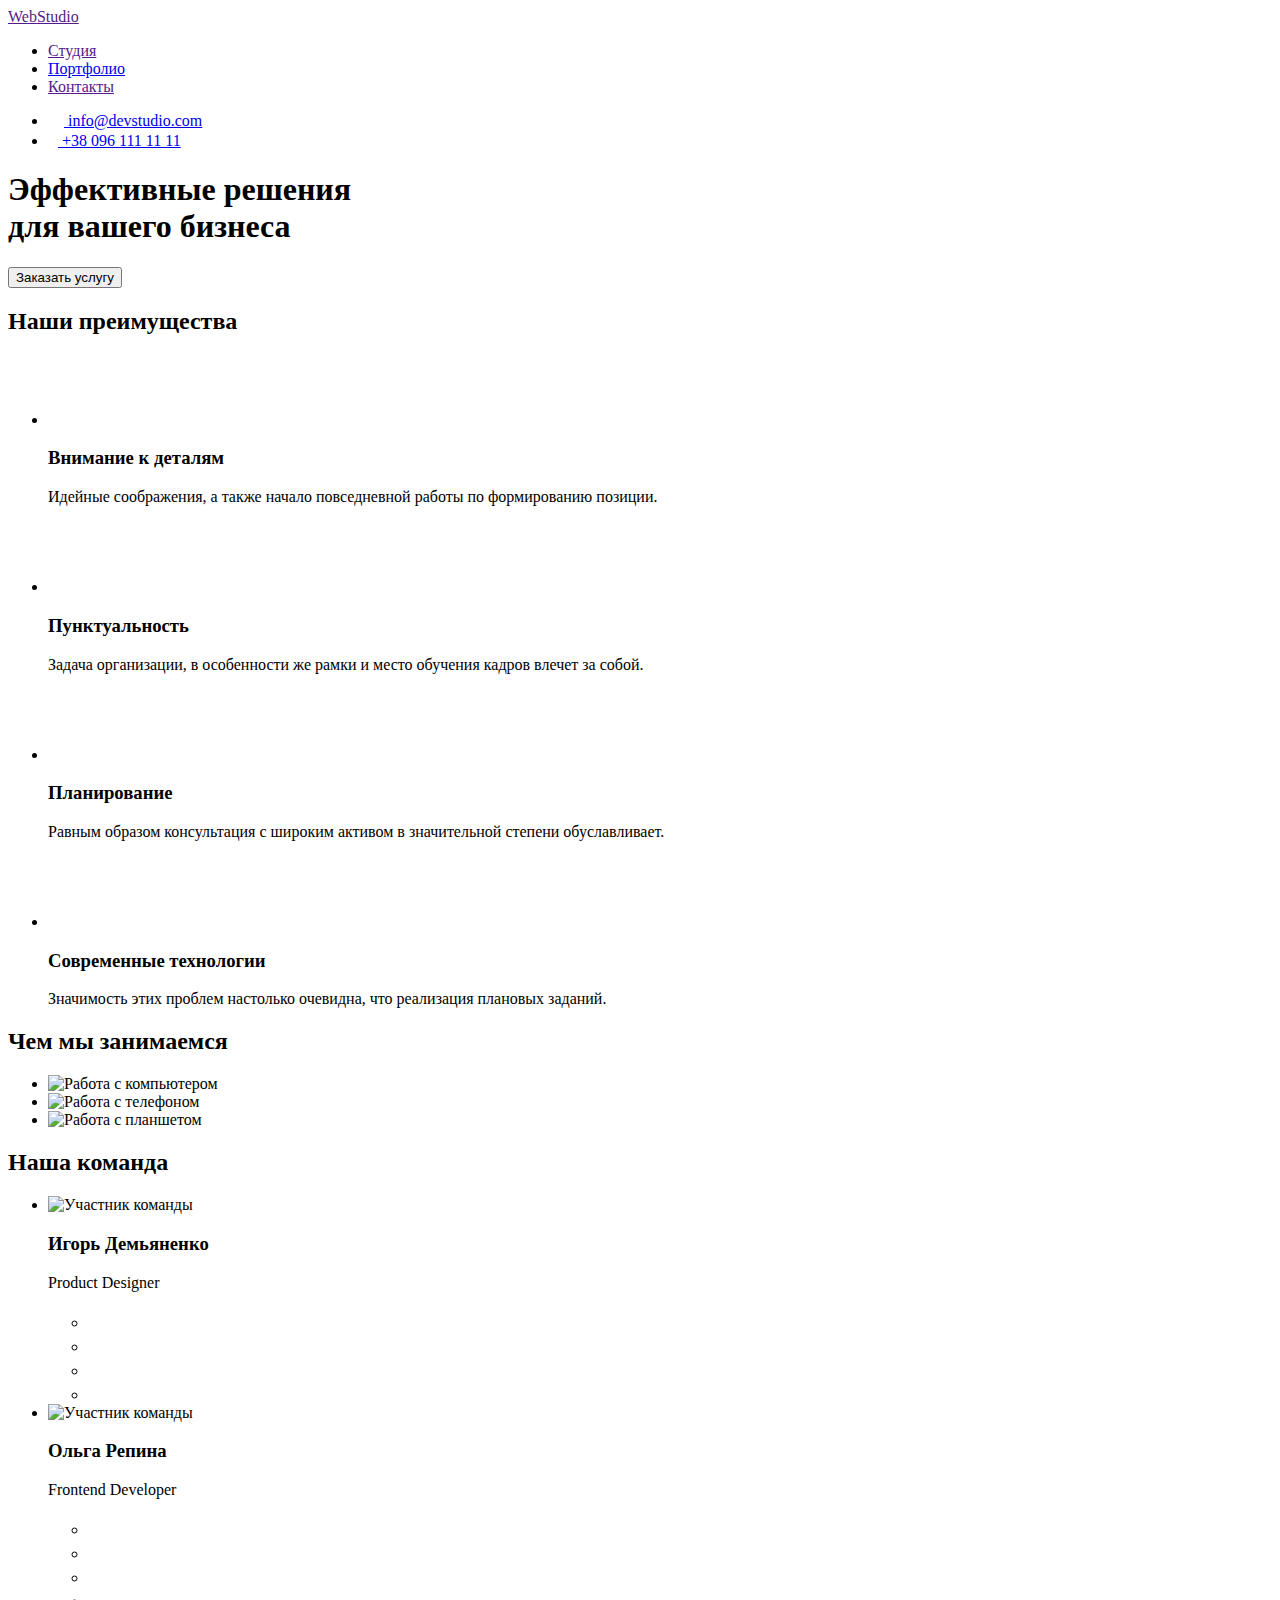
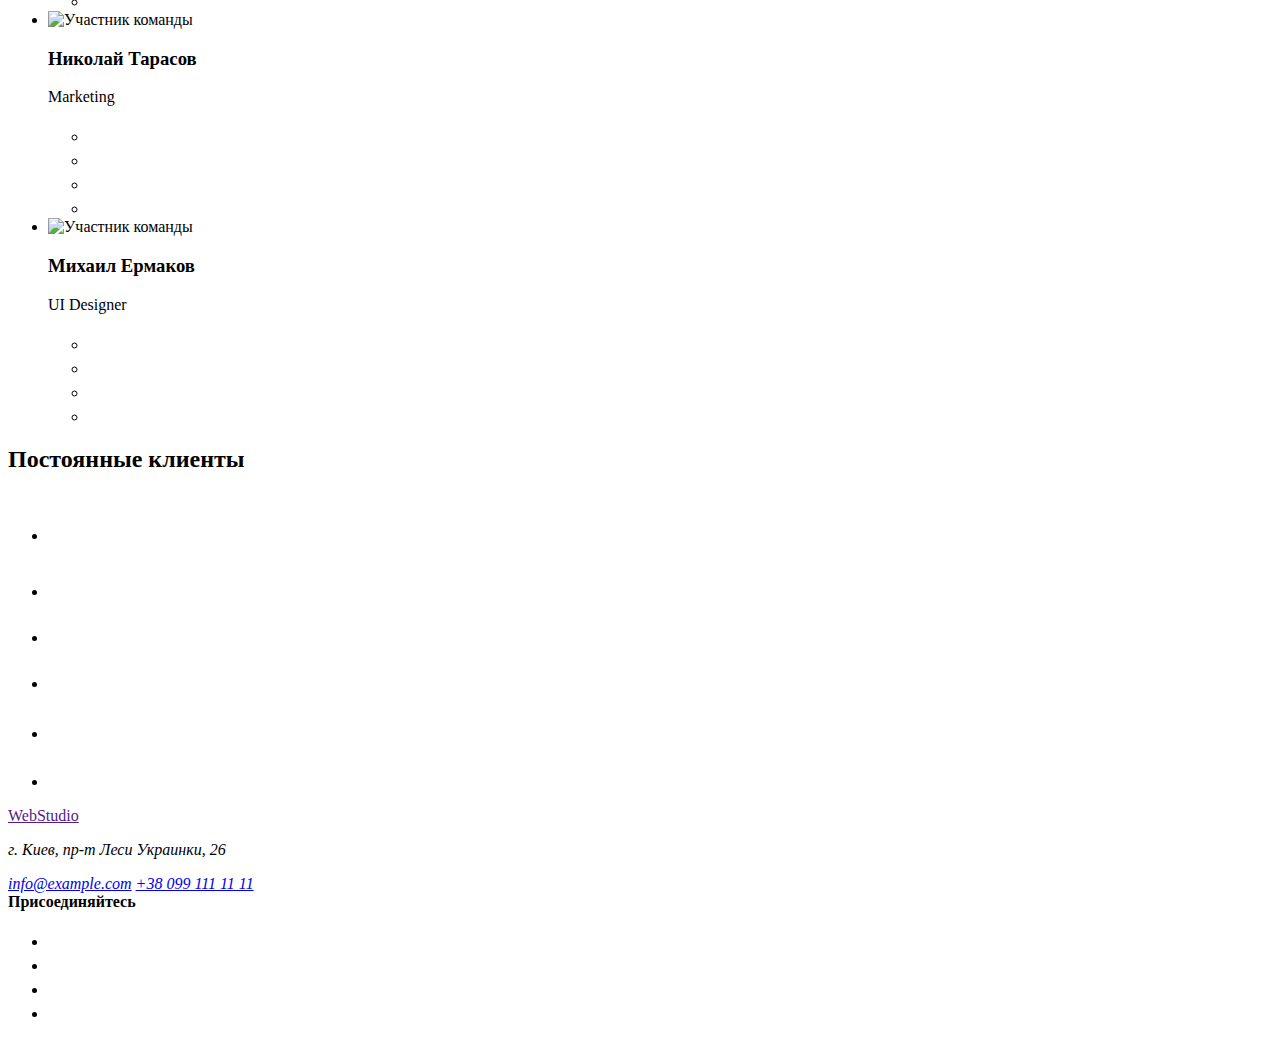
==== index.html @ 1a38130d "Add files via upload" ====
<!DOCTYPE html>
<html lang="ru">
<head>
    <meta charset="UTF-8">
    <meta http-equiv="X-UA-Compatible" content="IE=edge">
    <meta name="viewport" content="width=device-width, initial-scale=1.0">
    <title>Веб Студия</title>
    <link rel="preconnect" href="https://fonts.gstatic.com">
    <link href="https://fonts.googleapis.com/css2?family=Raleway:wght@700&family=Roboto:wght@400;500;700;900&display=swap" 
    rel="stylesheet">
    <link rel="stylesheet" href="https://cdnjs.cloudflare.com/ajax/libs/modern-normalize/1.0.0/modern-normalize.min.css" 
    integrity="sha512-ISS7cAi1PEhQ8jnbJpJZMd29NlhNj4AWYyLOSp2CE/CsHxTCu+r+t0D2yoJudVrd0/8fTVPUVDzY5Tvli75u/g=="
    crossorigin="anonymous"/>
    <link rel="stylesheet" href="./css/styles.css">
</head>
<body>
    <header class="header">
        <div class="container">
        <nav class="navigation"> 
            <a class="header-logo link" href="" lang="en">Web<span class="header-logo-part">Studio</span></a> 
            <ul class="navigation-list list">
                <li class="navigation-list-item">
                    <a class="navigation-link link active" href="">Студия</a>
                </li>
                <li class="navigation-list-item">
                    <a class="navigation-link link" href="./portfolio.html">Портфолио</a>
                </li>
                <li class="navigation-list-item">
                    <a class="navigation-link link" href="">Контакты</a>
                </li>
            </ul>
        </nav>
        <div class="contacts">
         <ul class="contacts list">
            <li class="contacts-item">
                 <a class="header-link link" href="mailto:info@devstudio.com" lang="en">
                        <svg class="contacts-icon" width="16" height="12">
                        <use href="./images/icons.svg#icon-envelope"></use>
                    </svg>
                    info@devstudio.com</a>
            </li>
            <li class="contacts-item"> 
                <a class="header-link link" href="tel:+380961111111">
                    <svg class="contacts-icon" width="10" height="16">
                        <use href="./images/icons.svg#icon-smartphone"></use>
                    </svg>
                    +38 096 111 11 11</a>
            </li>
         </ul>
         </div>
         </div>
          </header>
          <main>
        <!-- HERO -->
        <section class="hero">
            <div class="container">
            <h1 class="hero-title">Эффективные решения <br>для вашего бизнеса</h1>
            <button class="modal-btn" type="button">Заказать услугу</button>
            </div>
        </section>
        <!-- ABOUT US -->
        <section class="about section">
            <div class="container">
            <h2 class="visually-hidden">Наши преимущества</h2>
            <ul class="advantages-list list">
                <li class="advantages-list-item">
                    <div class="thumb">
                        <svg class="advantages-icon" width="70" height="70">
                            <use href="./images/icons.svg#icon-antenna"></use>
                        </svg>
                    </div>
                    <h3 class="advantages-title">Внимание к деталям</h3>
                    <p class="advantages-description">Идейные соображения, а также начало повседневной работы по формированию позиции.</p>
                </li>
                <li class="advantages-list-item">
                    <div class="thumb">
                        <svg class="advantages-icon" width="70" height="70">
                            <use href="./images/icons.svg#icon-clock"></use>
                        </svg>
                    </div>
                    <h3 class="advantages-title">Пунктуальность</h3>
                    <p class="advantages-description">Задача организации, в особенности же рамки и место обучения кадров влечет за собой.</p>
                </li>
                <li class="advantages-list-item">
                    <div class="thumb">
                        <svg class="advantages-icon" width="70" height="70">
                            <use href="./images/icons.svg#icon-diagram"></use>
                        </svg>
                    </div>
                    <h3 class="advantages-title">Планирование</h3>
                    <p class="advantages-description">Равным образом консультация с широким активом в значительной степени обуславливает.</p>
                </li>
                <li class="advantages-list-item">
                    <div class="thumb">
                        <svg class="advantages-icon" width="70" height="70">
                            <use href="./images/icons.svg#icon-astronaut"></use>
                        </svg>
                    </div>
                    <h3 class="advantages-title">Современные технологии</h3>
                    <p class="advantages-description">Значимость этих проблем настолько очевидна, что реализация плановых заданий.</p>
                </li>
            </ul>
            </div>
        </section>
        <!-- OUR SERVICES -->
        <section class="services">
            <div class="container">
            <h2 class="services-subtitle">Чем мы занимаемся</h2>
            <ul class="services-list list">
                <li class="services-list-item">
                    <img class="services-list-img" src="./images/box-1.jpg" alt="Работа с компьютером" width="370" height="294">
                </li>
                <li class="services-list-item">
                    <img class="services-list-img" src="./images/box-2.jpg" alt="Работа с телефоном" width="370" height="294">
                </li>
                <li class="services-list-item">
                    <img class="services-list-img" src="./images/box-3.jpg" alt="Работа с планшетом" width="370" height="294">
                </li>
            </ul>
            </div>
        </section>
        <!-- TEAM  -->
        <section class="team section">
            <div class="container">
            <h2 class="team-subtitle">Наша команда</h2>
            <ul class="team-list list">
                <li class="team-list-item">
                    <img class="team-list-img" src="./images/team-1.jpg" alt="Участник команды" width="270" height="260">
                    <div class="team-list-content-wrapper">
                    <h3 class="team-title">Игорь Демьяненко</h3>
                    <p class="team-description" lang="en">Product Designer</p>
                    <ul class="social-list">
                            <li class="social-item">
                                <a class="social-list-link" href="">
                                <svg class="social-icon" width="20" height="20">
                                    <use href="./images/icons.svg#icon-instagram"></use> 
                                </svg>
                            </a>
                            </li>
                            <li class="social-item">
                                <a class="social-list-link" href="">
                                    <svg class="social-icon" width="20" height="20">
                                        <use href="./images/icons.svg#icon-twitter"></use>
                                    </svg>
                                </a>
                            </li>
                            <li class="social-item">
                                <a class="social-list-link" href="">
                                    <svg class="social-icon" width="20" height="20">
                                        <use href="./images/icons.svg#icon-facebook"></use>
                                    </svg>
                                </a>
                            </li>
                            <li class="social-item">
                                <a class="social-list-link" href="">
                                    <svg class="social-icon" width="20" height="20">
                                        <use href="./images/icons.svg#icon-linkedin"></use>
                                    </svg>
                                </a>
                            </li>
                        </ul>
                    </div>
                </li>
                <li class="team-list-item">
                    <img class="team-list-img" src="./images/team-2.jpg" alt="Участник команды" width="270" height="260">
                    <div class="team-list-content-wrapper">
                    <h3 class="team-title">Ольга Репина</h3>
                    <p class="team-description" lang="en">Frontend Developer</p>
                    <ul class="social-list">
                        <li class="social-item">
                            <a class="social-list-link" href="">
                                <svg class="social-icon" width="20" height="20">
                                    <use href="./images/icons.svg#icon-instagram"></use>
                                </svg>
                            </a>
                        </li>
                        <li class="social-item">
                             <a class="social-list-link" href="">
                                <svg class="social-icon" width="20" height="20">
                                    <use href="./images/icons.svg#icon-twitter"></use>
                                </svg>
                            </a>
                         </li>
                        <li class="social-item">
                            <a class="social-list-link" href="">
                                 <svg class="social-icon" width="20" height="20">
                                     <use href="./images/icons.svg#icon-facebook"></use>
                                 </svg>
                            </a>
                        </li>
                        <li class="social-item">
                            <a class="social-list-link" href="">
                                <svg class="social-icon" width="20" height="20">
                                    <use href="./images/icons.svg#icon-linkedin"></use>
                                </svg>
                            </a>
                        </li>
                    </ul>
                    </div>
                </li>
                <li class="team-list-item">
                    <img class="team-list-img" src="./images/team-3.jpg" alt="Участник команды" width="270" height="260">
                    <div class="team-list-content-wrapper">
                    <h3 class="team-title">Николай Тарасов</h3>
                    <p class="team-description" lang="en">Marketing</p>
                    <ul class="social-list">
                        <li class="social-item">
                            <a class="social-list-link" href="">
                                <svg class="social-icon" width="20" height="20">
                                    <use href="./images/icons.svg#icon-instagram"></use>
                                </svg>
                            </a>
                        </li>
                        <li class="social-item">
                             <a class="social-list-link" href="">
                                <svg class="social-icon" width="20" height="20">
                                    <use href="./images/icons.svg#icon-twitter"></use>
                                </svg>
                            </a>
                         </li>
                        <li class="social-item">
                            <a class="social-list-link" href="">
                                 <svg class="social-icon" width="20" height="20">
                                     <use href="./images/icons.svg#icon-facebook"></use>
                                 </svg>
                            </a>
                        </li>
                        <li class="social-item">
                            <a class="social-list-link" href="">
                                <svg class="social-icon" width="20" height="20">
                                    <use href="./images/icons.svg#icon-linkedin"></use>
                                </svg>
                            </a>
                        </li>
                    </ul>
                    </div>
                </li>
                <li class="team-list-item">
                    <img class="team-list-img" src="./images/team-4.jpg" alt="Участник команды" width="270" height="260">
                    <div class="team-list-content-wrapper">
                    <h3 class="team-title">Михаил Ермаков</h3>
                    <p class="team-description" lang="en">UI Designer</p>
                    <ul class="social-list">
                        <li class="social-item">
                            <a class="social-list-link" href="">
                                <svg class="social-icon" width="20" height="20">
                                    <use href="./images/icons.svg#icon-instagram"></use>
                                </svg>
                            </a>
                        </li>
                        <li class="social-item">
                            <a class="social-list-link" href="">
                                <svg class="social-icon" width="20" height="20">
                                    <use href="./images/icons.svg#icon-twitter"></use>
                                </svg>
                            </a>
                        </li>
                        <li class="social-item">
                            <a class="social-list-link" href="">
                                <svg class="social-icon" width="20" height="20">
                                    <use href="./images/icons.svg#icon-facebook"></use>
                                </svg>
                            </a>
                        </li>
                        <li class="social-item">
                            <a class="social-list-link" href="">
                                <svg class="social-icon" width="20" height="20">
                                    <use href="./images/icons.svg#icon-linkedin"></use>
                                </svg>
                            </a>
                        </li>
                    </ul>
                    </div>
                </li>
            </ul>
            </div>
        </section>
        <!-- CLIENTS  -->
        <section class="clients section">
            <div class="container">
                <h2 class="clients-subtitle">Постоянные клиенты</h2>
                <ul class="clients-list">
                    <li class="clients-list-item">
                        <a class="clients-list-link" href="">
                            <svg class="clients-icon" width="44" height="48">
                                <use href="./images/icons.svg#icon-logo-1"></use>
                            </svg>  
                        </a>
                    </li>
                    <li class="clients-list-item">
                        <a class="clients-list-link" href="">
                            <svg class="clients-icon" width="40" height="52">
                                <use href="./images/icons.svg#icon-logo-2"></use>
                            </svg>
                        </a>
                    </li>
                    <li class="clients-list-item">
                        <a class="clients-list-link" href="">
                            <svg class="clients-icon" width="40" height="42">
                                <use href="./images/icons.svg#icon-logo-3"></use>
                            </svg>
                        </a>
                    </li>
                    <li class="clients-list-item">
                        <a class="clients-list-link" href="">
                            <svg class="clients-icon" width="80" height="42">
                                <use href="./images/icons.svg#icon-logo-4"></use>
                            </svg>
                        </a>
                    </li>
                    <li class="clients-list-item">
                        <a class="clients-list-link" href="">
                            <svg class="clients-icon" width="58" height="46">
                                <use href="./images/icons.svg#icon-logo-5"></use>
                            </svg>
                        </a>
                    </li>
                    <li class="clients-list-item">
                        <a class="clients-list-link" href="">
                            <svg class="clients-icon" width="88" height="44">
                                <use href="./images/icons.svg#icon-logo-6"></use>
                            </svg>
                        </a>
                    </li>
                    </ul>
            </div>
        </section>
                </main>
    <footer class="footer">
        <div class="container">
            <div class="footer-list">
        <a class="footer-logo link" href="" lang="en">Web<span class="footer-logo-part">Studio</span></a>
        <address class="adress">
            <p class="adress-name">г. Киев, пр-т Леси Украинки, 26</p>
            <a class="footer-link list link" href="mailto:info@example.com">info@example.com</a>
            <a class="footer-link list link" href="tel:+380991111111">+38 099 111 11 11</a>
        </address>
            </div>
        <div class="section-footer-social-list">
            <b class="join-us">Присоединяйтесь</b>
            <ul class="footer-social-list">
                <li class="footer-social-list-item">
                    <a href="" class="footer-social-list-link">
                        <svg class="footer-social-list-icon" width="20" height="20">
                            <use href="./images/icons.svg#icon-instagram"></use>
                        </svg>
                    </a>
                </li>
                <li class="footer-social-list-item">
                    <a href="" class="footer-social-list-link">
                        <svg class="footer-social-list-icon" width="20" height="20">
                            <use href="./images/icons.svg#icon-twitter"></use>
                        </svg>
                    </a>
                </li>
                <li class="footer-social-list-item">
                    <a href="" class="footer-social-list-link">
                        <svg class="footer-social-list-icon" width="20" height="20">
                            <use href="./images/icons.svg#icon-facebook"></use>
                        </svg>
                    </a>
                </li>
                <li class="footer-social-list-item">
                    <a href="" class="footer-social-list-link">
                        <svg class="footer-social-list-icon" width="20" height="20">
                            <use href="./images/icons.svg#icon-linkedin"></use>
                        </svg>
                    </a>
                </li>
            </ul>
        </div>
        </div>
    </footer>
</body> 
</html>
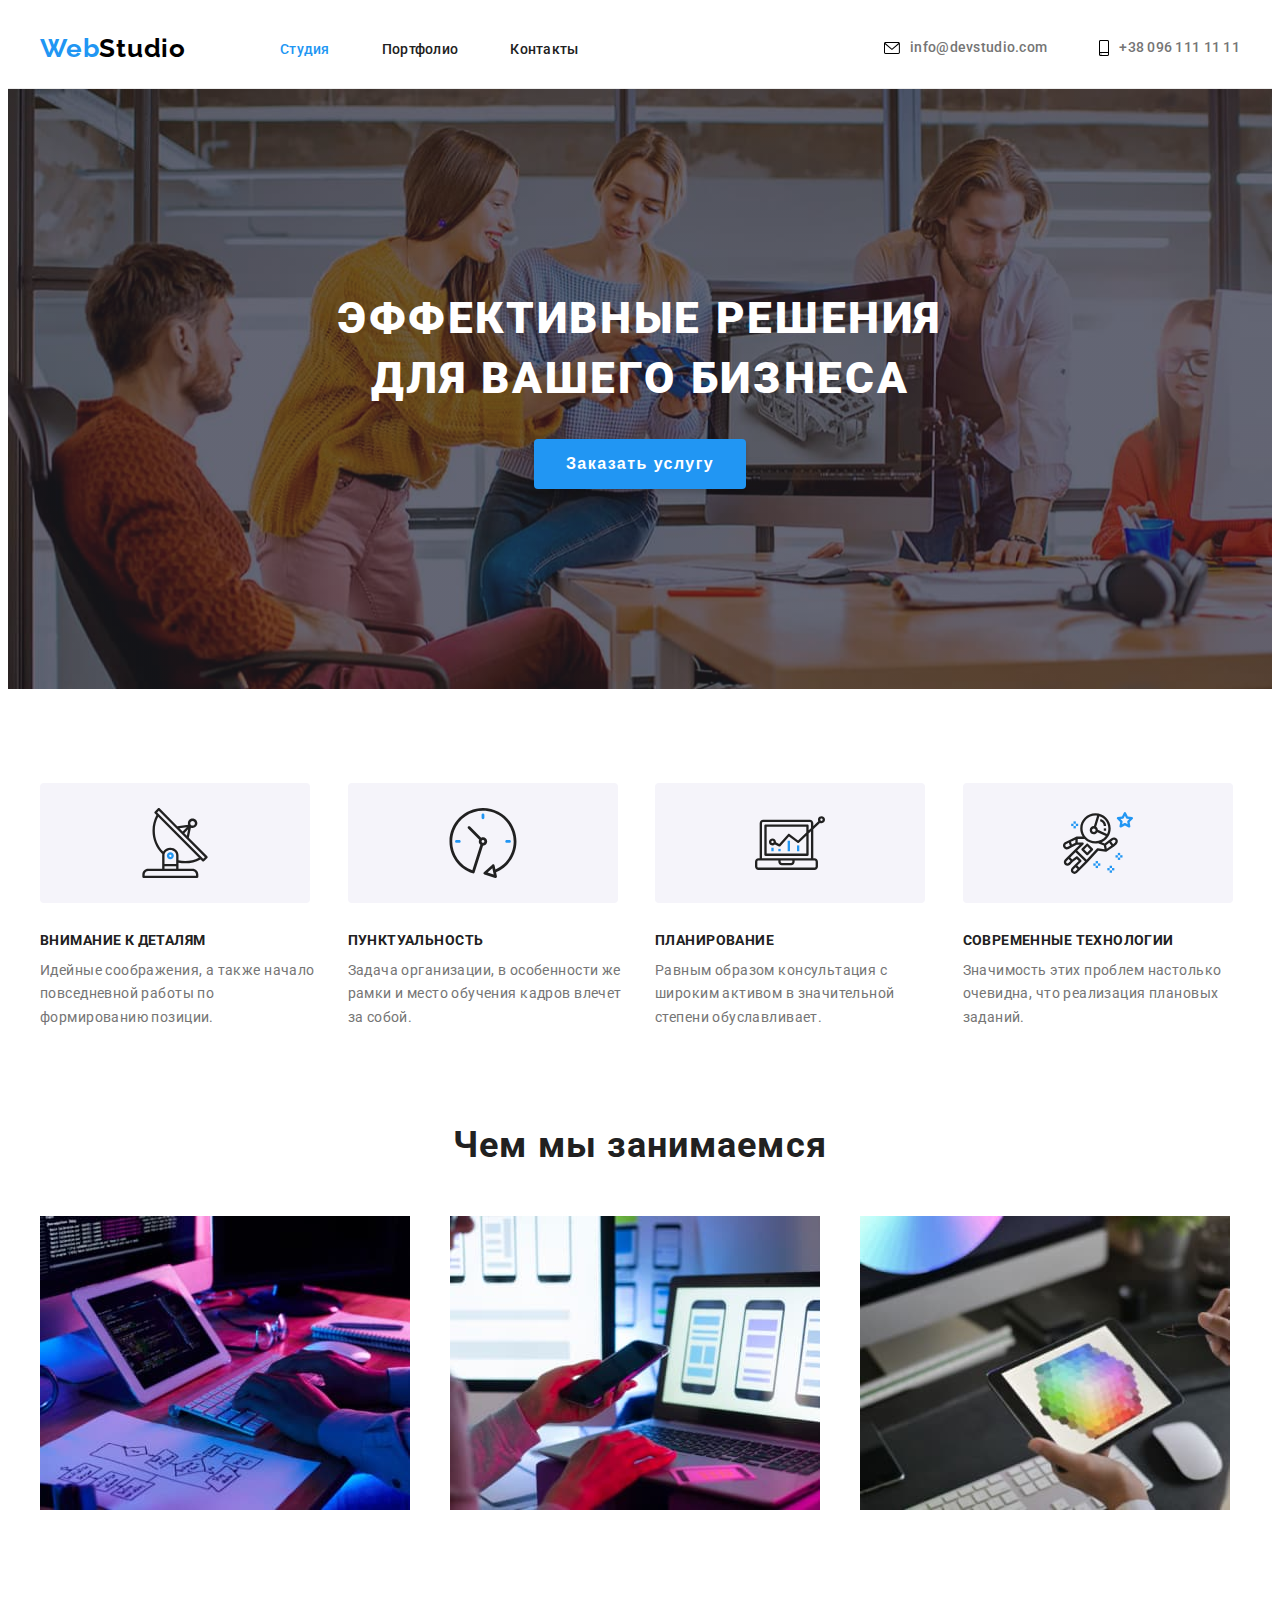
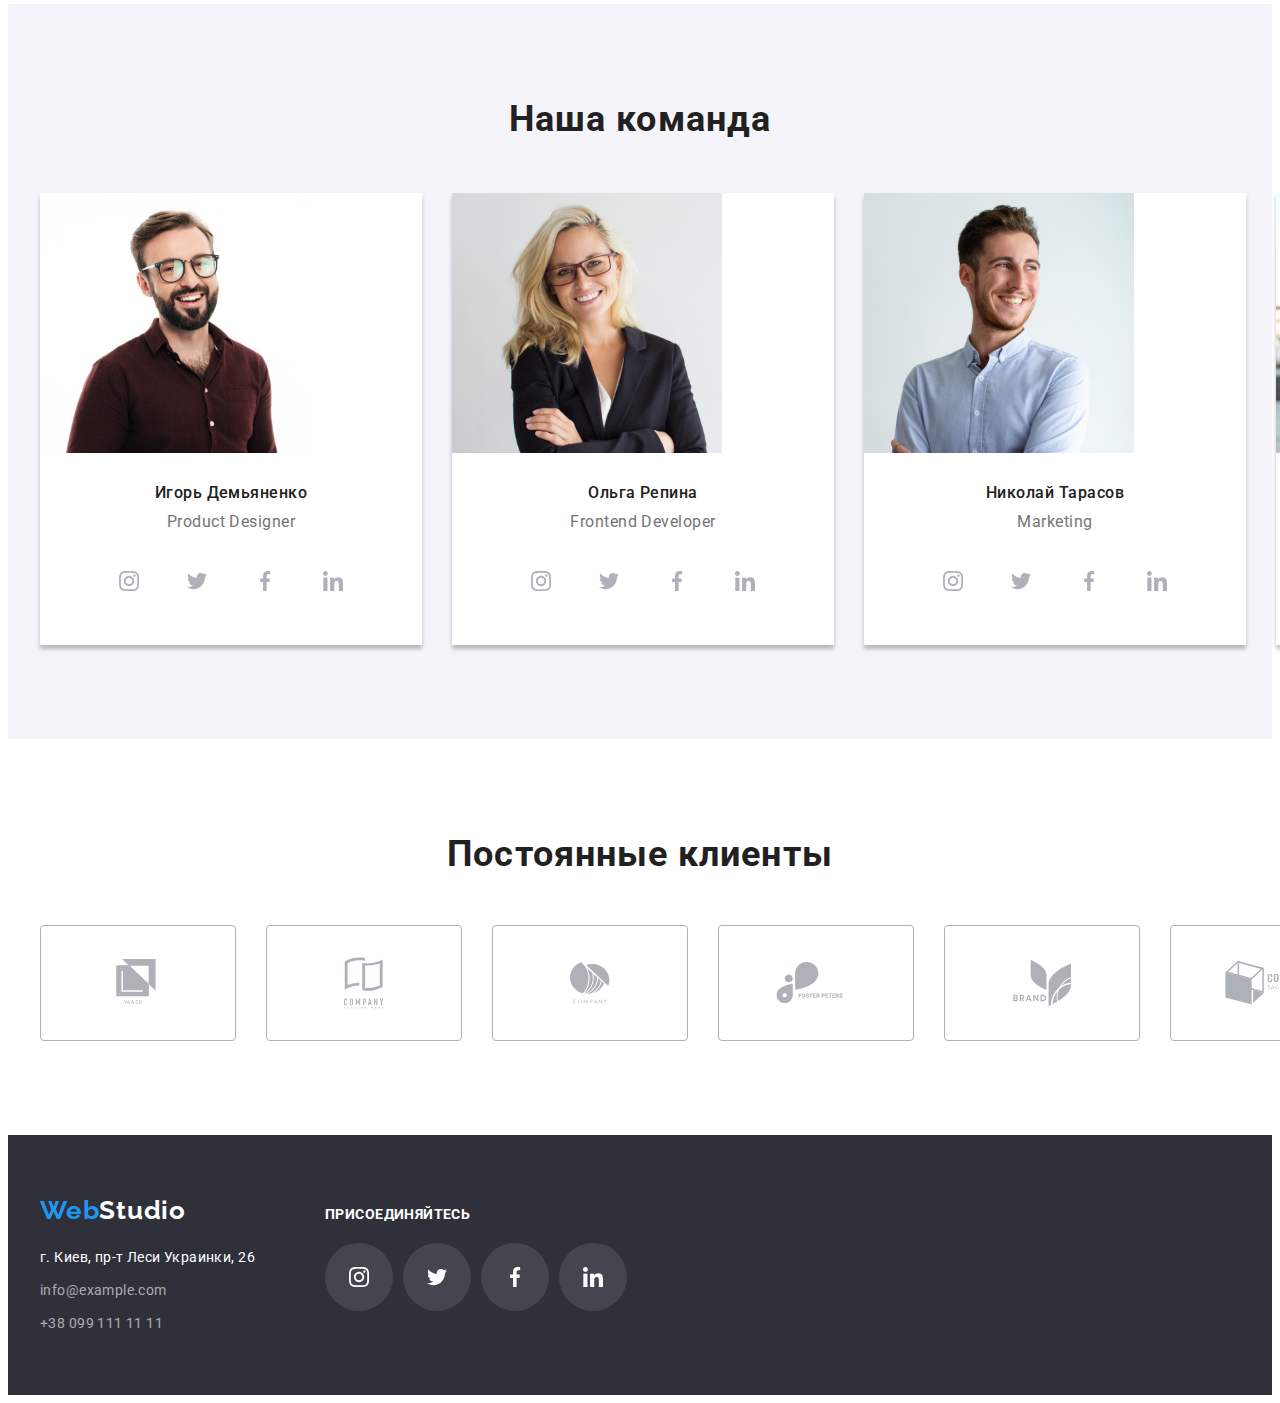
==== commit c8a4620e: "Добавляет оверлей и модальное окно" ====
--- a/index.html
+++ b/index.html
@@ -55,7 +55,7 @@
         <section class="hero">
             <div class="container">
             <h1 class="hero-title">Эффективные решения <br>для вашего бизнеса</h1>
-            <button class="modal-btn" type="button">Заказать услугу</button>
+            <button class="modal-btn" type="button" data-modal-open>Заказать услугу</button>
             </div>
         </section>
         <!-- ABOUT US -->
@@ -371,6 +371,16 @@
         </div>
         </div>
     </footer>
+    <div class="backdrop is-hidden" data-modal>
+        <div class="modal">
+            <button type="button" class="modal-close-btn" data-modal-close>
+                <svg class="footer-social-list-icon" width="18" height="18">
+                    <use href="./images/icons.svg#icon-close"></use>
+                </svg>
+            </button>
+        </div>
+    </div>
+    <script src="./js/modal.js"></script>
 </body> 
 </html>
 
--- a/css/styles.css
+++ b/css/styles.css
@@ -0,0 +1,537 @@
+:root {
+  --main-font: 'Roboto', sans-serif;
+  --secondary-font: 'Raleway', sans-serif;
+  --accent-color: #2196f3;
+  --main-text-color: #212121;
+  --secondary-text-color: #757575;
+  --third-text-color: #ffffff;
+  --main-background-color: #2f303a;
+  --section-background-color: #f5f4fa;
+  --logo-part-color: #000000;
+  --footer-link-color: rgba(255, 255, 255, 0.6);
+  --header-border-bottom: #ececec;
+  --projects-border-bottom: #eeeeee;
+  --icons-color: #afb1b8;
+}
+body {
+  font-family: var(--main-font);
+  color: var(--main-text-color);
+}
+h1,
+h2,
+h3,
+h4,
+h5,
+h6,
+p {
+  margin: 0;
+}
+ul,
+ol {
+  margin: 0;
+  padding: 0;
+}
+img {
+  display: block;
+  max-width: 100%;
+}
+ul {
+  list-style-type: none;
+}
+a {
+  text-decoration: none;
+}
+.link {
+  text-decoration: none;
+}
+.list {
+  list-style: none;
+}
+.adress {
+  font-style: normal;
+}
+.visually-hidden {
+  position: absolute !important;
+  clip: rect(1px 1px 1px 1px); /* IE6, IE7 */
+  clip: rect(1px, 1px, 1px, 1px);
+  padding: 0 !important;
+  border: 0 !important;
+  height: 1px !important;
+  width: 1px !important;
+  overflow: hidden;
+}
+.container {
+  width: 1200px;
+  margin: 0 auto;
+  padding-left: 15px;
+  padding-right: 15px;
+}
+.section {
+  padding-top: 94px;
+  padding-bottom: 94px;
+}
+/* ==============================СТИЛИ ХЕДЕРА=============================== */
+.header .container {
+  display: flex;
+  align-items: center;
+}
+.header {
+  border-bottom: 1px solid var(--header-border-bottom);
+}
+.navigation {
+  display: flex;
+  align-items: center;
+}
+.navigation-list {
+  display: flex;
+  align-items: flex-start;
+}
+.header-logo {
+  font-family: var(--secondary-font);
+  font-weight: 700;
+  font-size: 26px;
+  line-height: 1.19;
+  letter-spacing: 0.03em;
+  color: var(--accent-color);
+  margin-right: 94px;
+}
+.header-logo-part {
+  color: var(--logo-part-color);
+}
+.navigation-list-item:not(:last-child) {
+  margin-right: 52px;
+}
+.navigation-link {
+  font-weight: 500;
+  font-size: 14px;
+  line-height: 1.14;
+  letter-spacing: 0.02em;
+  color: var(--main-text-color);
+  padding-top: 32px;
+  padding-bottom: 32px;
+}
+.navigation-link:hover,
+.navigation-link:focus {
+  color: var(--accent-color);
+}
+.active {
+  color: var(--accent-color);
+}
+.contacts-item:not(:last-child) {
+  margin-right: 52px;
+}
+.header-link {
+  display: flex;
+  align-items: center;
+  font-weight: 500;
+  font-size: 14px;
+  line-height: 1.14;
+  letter-spacing: 0.02em;
+  color: var(--secondary-text-color);
+  padding-top: 32px;
+  padding-bottom: 32px;
+}
+.header-link:hover,
+.header-link:focus {
+  color: var(--accent-color);
+  fill: var(--accent-color);
+}
+.contacts-icon {
+  margin-right: 10px;
+}
+.contacts {
+  display: flex;
+  margin-left: auto;
+}
+/* ========================СТИЛИ MAIN================================== */
+.hero {
+  background-color: var(--main-background-color);
+  padding-top: 200px;
+  padding-bottom: 200px;
+  background-image: linear-gradient(
+      rgba(47, 48, 58, 0.4),
+      rgba(47, 48, 58, 0.4)
+    ),
+    url(../images/bg.jpg);
+  background-repeat: no-repeat;
+  background-size: cover;
+  max-width: 1600px;
+  margin: 0 auto;
+}
+.hero .container {
+  text-align: center;
+}
+.hero-title {
+  font-weight: 900;
+  font-size: 44px;
+  line-height: 1.36;
+  letter-spacing: 0.06em;
+  text-transform: uppercase;
+  color: var(--third-text-color);
+  margin-bottom: 30px;
+}
+/* ============= COMPONENTS ============= */
+.modal-btn {
+  min-width: 200px;
+  padding: 10px 32px;
+  background: var(--accent-color);
+  box-shadow: 0px 4px 4px rgba(0, 0, 0, 0.15);
+  border-radius: 4px;
+  font-weight: 600;
+  font-size: 16px;
+  line-height: 1.87;
+  letter-spacing: 0.09em;
+  color: var(--third-text-color);
+  border-style: unset;
+}
+.modal-btn:hover,
+.modal-btn:focus {
+  cursor: pointer;
+}
+.advantages-list {
+  display: flex;
+  margin-top: -30px;
+  margin-left: -30px;
+}
+.advantages-list-item {
+  margin-left: 30px;
+  margin-top: 30px;
+  flex-basis: calc(100% / 4 - 30px);
+}
+.advantages-title {
+  font-weight: 700;
+  font-size: 14px;
+  line-height: 1.14;
+  letter-spacing: 0.03em;
+  text-transform: uppercase;
+  margin-bottom: 10px;
+}
+.advantages-description {
+  font-size: 14px;
+  line-height: 1.71;
+  letter-spacing: 0.03em;
+  color: var(--secondary-text-color);
+}
+.services {
+  padding-bottom: 94px;
+}
+.services-list {
+  display: flex;
+  margin-top: -30px;
+  margin-left: -30px;
+}
+.services-list-item {
+  margin-left: 30px;
+  margin-top: 30px;
+  flex-basis: calc(100% / 3 - 30px);
+}
+.services-subtitle {
+  font-weight: 700;
+  font-size: 36px;
+  line-height: 1.17;
+  text-align: center;
+  letter-spacing: 0.03em;
+  margin-bottom: 50px;
+}
+.team {
+  background-color: var(--section-background-color);
+}
+.team-list {
+  display: flex;
+  margin-left: -30px;
+  margin-top: -30px;
+}
+
+.team-list-item {
+  margin-left: 30px;
+  margin-top: 30px;
+  flex-basis: calc(100% / 4 - 30px);
+  background: #ffffff;
+  box-shadow: 0px 4px 4px rgba(0, 0, 0, 0.25);
+}
+.team-subtitle {
+  font-weight: 700;
+  font-size: 36px;
+  line-height: 1.17;
+  text-align: center;
+  letter-spacing: 0.03em;
+  margin-bottom: 52px;
+}
+.team-title {
+  font-weight: 500;
+  font-size: 16px;
+  line-height: 1.19;
+  letter-spacing: 0.03em;
+  margin-bottom: 10px;
+}
+.team-description {
+  font-size: 16px;
+  line-height: 1.19;
+  letter-spacing: 0.03em;
+  color: var(--secondary-text-color);
+  margin-bottom: 16px;
+}
+.team-list-content-wrapper {
+  text-align: center;
+  padding: 30px 55px;
+}
+.clients-subtitle {
+  font-weight: 700;
+  font-size: 36px;
+  line-height: 1.17;
+  text-align: center;
+  letter-spacing: 0.03em;
+  margin-bottom: 50px;
+}
+/* ============================== СТИЛИ FOOTER================================ */
+.footer {
+  padding-top: 60px;
+  padding-bottom: 60px;
+  background-color: var(--main-background-color);
+}
+.footer-logo {
+  font-family: var(--secondary-font);
+  font-weight: 700;
+  font-size: 26px;
+  line-height: 1.19;
+  letter-spacing: 0.03em;
+  color: var(--accent-color);
+}
+.footer-logo-part {
+  color: var(--third-text-color);
+}
+.adress {
+  display: flex;
+  flex-direction: column;
+  margin-top: 20px;
+}
+.adress-name {
+  color: var(--third-text-color);
+  font-size: 14px;
+  line-height: 1.71;
+  letter-spacing: 0.03em;
+}
+.footer-link {
+  font-size: 14px;
+  line-height: 1.71;
+  letter-spacing: 0.03em;
+  color: var(--footer-link-color);
+  margin-top: 9px;
+}
+.footer .container {
+  display: flex;
+  justify-content: baseline;
+  align-items: baseline;
+}
+.section-footer-social-list {
+  margin-left: 70px;
+}
+.join-us {
+  display: block;
+  font-weight: 700;
+  font-size: 14px;
+  line-height: 1.14;
+  letter-spacing: 0.03em;
+  text-transform: uppercase;
+  color: var(--third-text-color);
+  margin-bottom: 20px;
+}
+.footer-social-list {
+  display: flex;
+  align-items: center;
+  justify-content: center;
+}
+.footer-social-list-link {
+  display: flex;
+  align-items: center;
+  justify-content: center;
+  padding: 12px;
+  width: 44px;
+  height: 44px;
+  border-radius: 50%;
+  fill: var(--third-text-color);
+  background-color: rgba(255, 255, 255, 0.1);
+}
+.footer-social-list-item:not(:last-child) {
+  margin-right: 10px;
+}
+.footer-social-list-link:hover,
+.footer-social-list-link:focus {
+  background-color: var(--accent-color);
+}
+
+/* ====================== Классы страницы портфолио =========================== */
+.portfolio-list {
+  display: flex;
+  justify-content: center;
+  margin-bottom: 50px;
+}
+.portfolio-list-item:not(:last-child) {
+  margin-right: 8px;
+}
+.portfolio-modal-btn {
+  min-width: 130px;
+  padding: 6px 22px;
+  font-family: inherit;
+  font-weight: 500;
+  font-size: 16px;
+  line-height: 1.62;
+  letter-spacing: 0.03em;
+  color: var(--main-text-color);
+  background: var(--section-background-color);
+  border-radius: 4px;
+  border-style: unset;
+}
+.portfolio-modal-btn:hover,
+.portfolio-modal-btn:focus {
+  color: var(--section-background-color);
+  background: var(--accent-color);
+  box-shadow: 0px 4px 4px rgba(0, 0, 0, 0.25);
+}
+.projects-list {
+  display: flex;
+  margin-left: -30px;
+  margin-top: -30px;
+  flex-wrap: wrap;
+}
+.projects-link {
+  color: var(--main-font);
+}
+.projects-list-item:hover {
+  box-shadow: 0px 4px 4px rgba(0, 0, 0, 0.25);
+}
+.projects-list-item {
+  margin-left: 30px;
+  margin-top: 30px;
+  flex-basis: calc(100% / 3 - 30px);
+}
+.projects-list-content-wrapper {
+  padding: 20px 24px;
+  border: 1px solid var(--projects-border-bottom);
+  border-top: none;
+}
+.projects-name {
+  font-weight: 700;
+  font-size: 18px;
+  line-height: 2;
+  letter-spacing: 0.06em;
+  margin-bottom: 4px;
+}
+.projects-description {
+  font-size: 16px;
+  line-height: 1.87;
+  letter-spacing: 0.03em;
+  color: var(--secondary-text-color);
+}
+.projects-list-overlay-wrapper {
+  position: relative;
+  overflow: hidden;
+}
+.overlay {
+  position: absolute;
+  top: 0;
+  left: 0;
+  height: 100%;
+  font-weight: 400;
+  font-size: 18px;
+  line-height: 1.55;
+  letter-spacing: 0.03em;
+  color: var(--third-text-color);
+  background-color: rgba(33, 150, 243, 0.9);
+  padding: 63px 24px;
+  overflow: scroll;
+  transform: translateY(100%);
+  transition: transform 250ms cubic-bezier(0.4, 0, 0.2, 1);
+}
+.projects-link:hover .overlay,
+.projects-link:focus .overlay {
+  transform: translateY(0%);
+}
+/* ======================================Классы иконок=========================================== */
+.thumb {
+  display: flex;
+  align-items: center;
+  justify-content: center;
+  margin-bottom: 30px;
+  width: 270px;
+  height: 120px;
+  background-color: var(--section-background-color);
+  border-radius: 4px;
+}
+.social-list {
+  display: flex;
+  align-items: center;
+  justify-content: space-between;
+}
+.social-list-link {
+  display: flex;
+  align-items: center;
+  justify-content: center;
+  padding: 12px;
+  width: 44px;
+  height: 44px;
+  border-radius: 50%;
+  fill: var(--icons-color);
+}
+.social-list-link:hover,
+.social-list-link:focus {
+  fill: var(--third-text-color);
+  background-color: var(--accent-color);
+}
+.clients-list-item:not(:last-child) {
+  margin-right: 30px;
+}
+.clients-list {
+  display: flex;
+  align-items: center;
+}
+.clients-list-link {
+  display: flex;
+  align-items: center;
+  justify-content: center;
+  padding: 12px;
+  width: 170px;
+  height: 90px;
+  fill: var(--icons-color);
+  border: 1px solid var(--icons-color);
+  border-radius: 4px;
+}
+.clients-list-link:hover,
+.clients-list-link:focus {
+  fill: var(--accent-color);
+  border: 1px solid var(--accent-color);
+}
+/* ========================================МОДАЛЬНОЕ ОКНО========================================= */
+.backdrop {
+  position: fixed;
+  top: 0;
+  left: 0;
+  width: 100vw;
+  height: 100vh;
+  background-color: rgba(0, 0, 0, 0.2);
+}
+.modal {
+  position: absolute;
+  top: 50%;
+  left: 50%;
+  transform: translate(-50%, -50%);
+  width: 528px;
+  height: 580px;
+  background-color: #ffffff;
+}
+.modal-close-btn {
+  position: absolute;
+  top: 8px;
+  right: 8px;
+  width: 30px;
+  height: 30px;
+  background-color: transparent;
+  border: 1px solid rgba(0, 0, 0, 0.1);
+  border-radius: 50%;
+  cursor: pointer;
+}
+.is-hidden {
+  opacity: 0;
+  visibility: hidden;
+  pointer-events: none;
+}
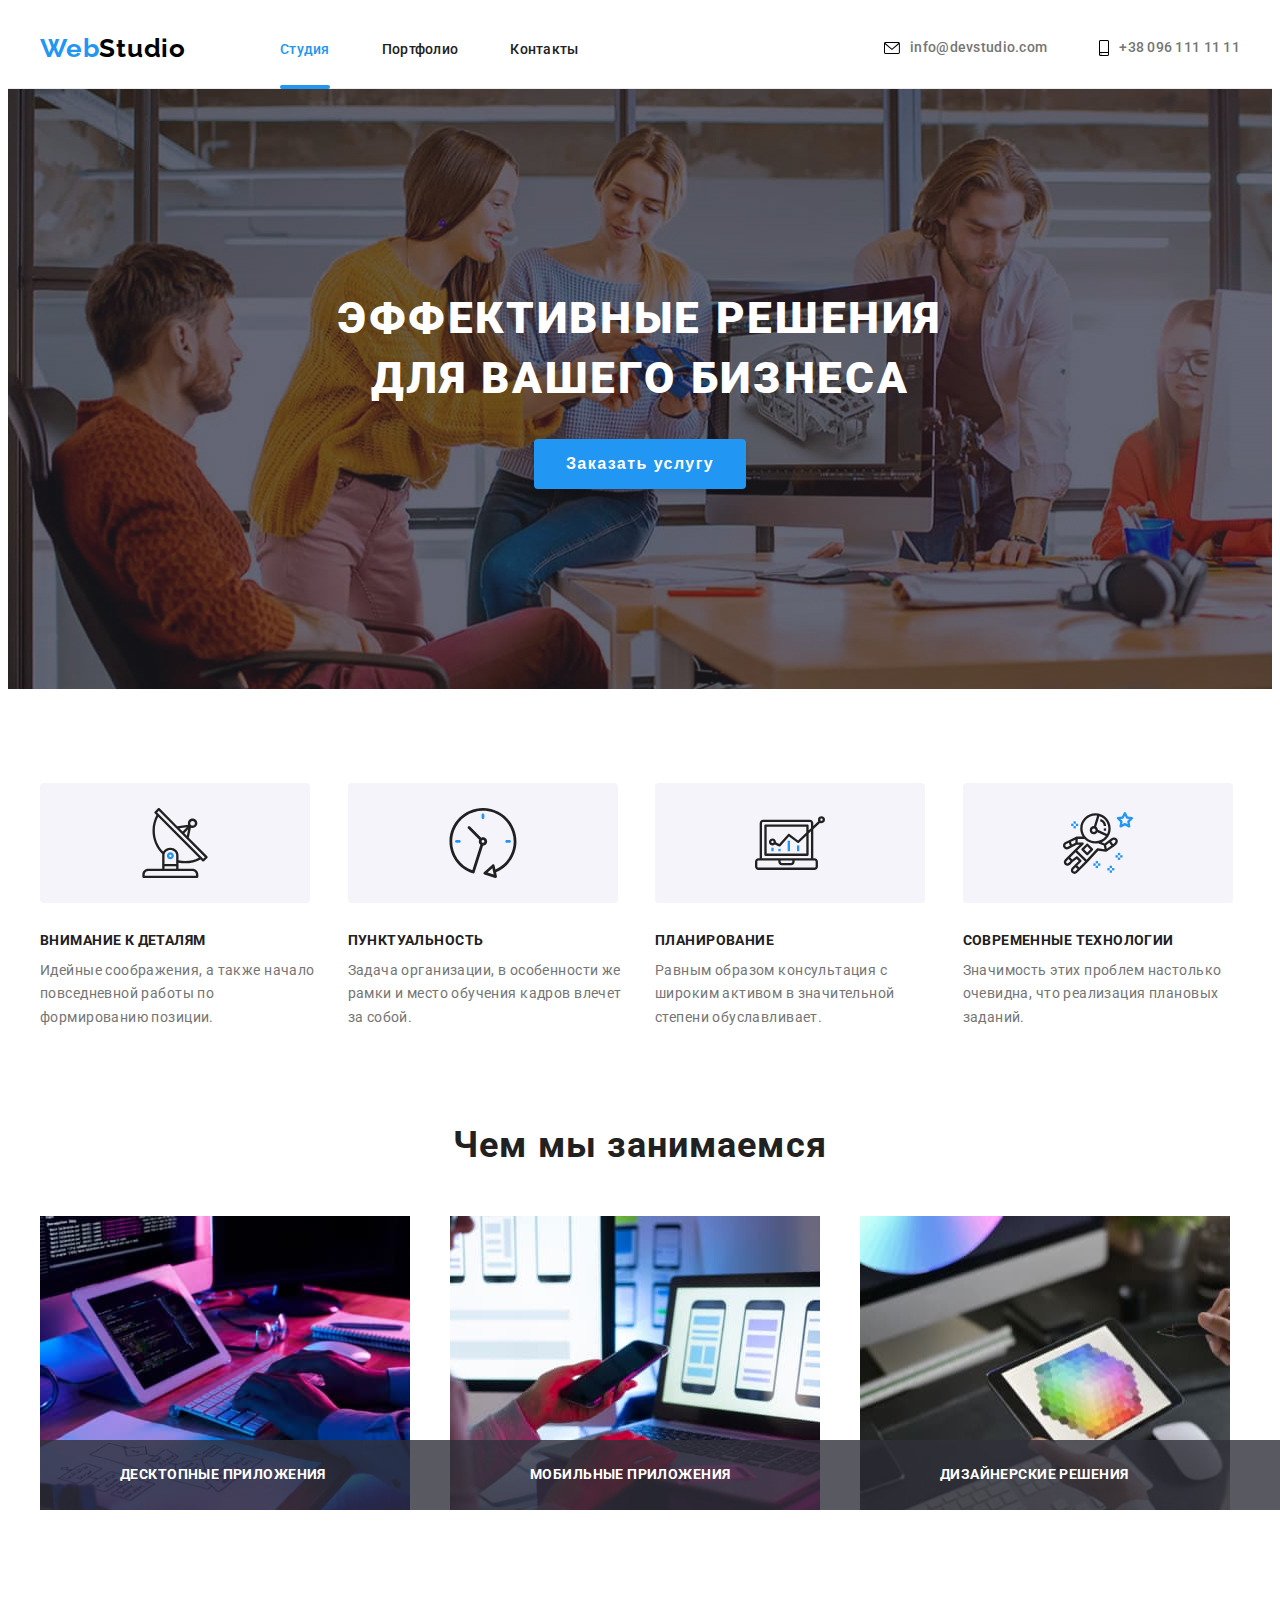
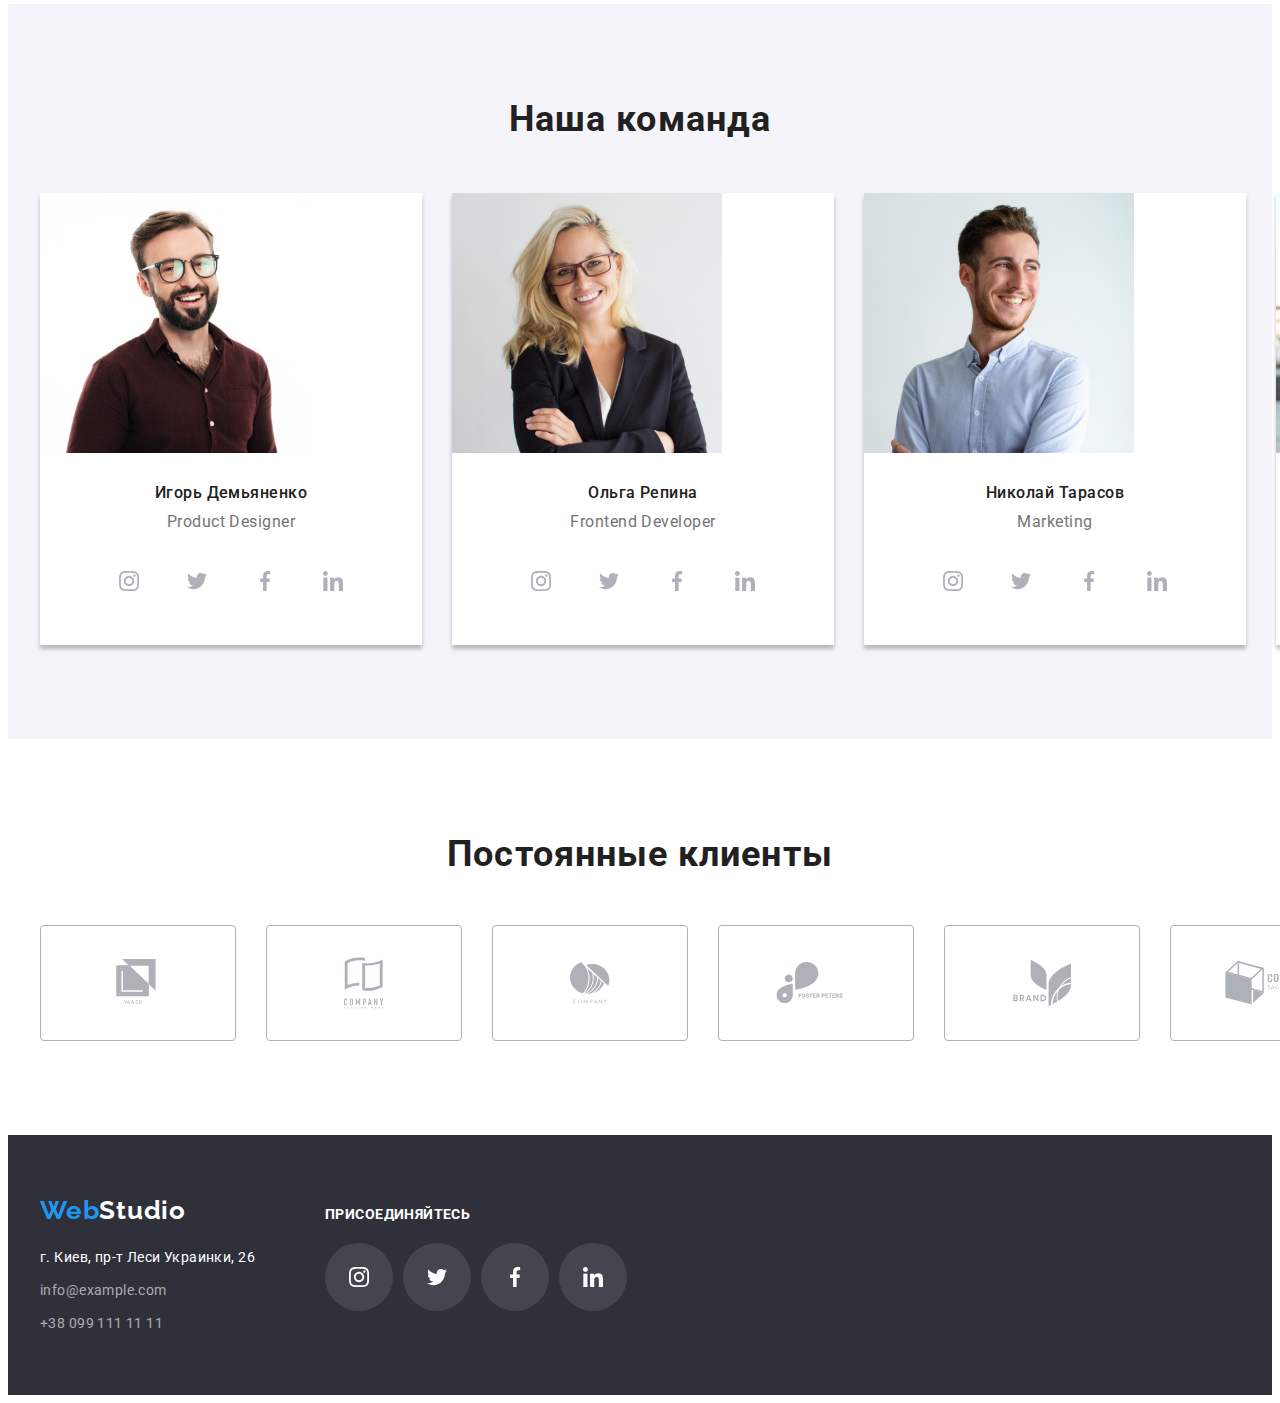
==== commit 020721c9: "Добавляет анимацию" ====
--- a/index.html
+++ b/index.html
@@ -11,13 +11,14 @@
     <link rel="stylesheet" href="https://cdnjs.cloudflare.com/ajax/libs/modern-normalize/1.0.0/modern-normalize.min.css" 
     integrity="sha512-ISS7cAi1PEhQ8jnbJpJZMd29NlhNj4AWYyLOSp2CE/CsHxTCu+r+t0D2yoJudVrd0/8fTVPUVDzY5Tvli75u/g=="
     crossorigin="anonymous"/>
+    <link rel="stylesheet" href="https://cdnjs.cloudflare.com/ajax/libs/animate.css/4.1.1/animate.min.css"/>
     <link rel="stylesheet" href="./css/styles.css">
 </head>
 <body>
     <header class="header">
         <div class="container">
         <nav class="navigation"> 
-            <a class="header-logo link" href="" lang="en">Web<span class="header-logo-part">Studio</span></a> 
+            <a class="header-logo link animate__pulse" href="" lang="en">Web<span class="header-logo-part">Studio</span></a> 
             <ul class="navigation-list list">
                 <li class="navigation-list-item">
                     <a class="navigation-link link active" href="">Студия</a>
@@ -109,12 +110,15 @@
             <ul class="services-list list">
                 <li class="services-list-item">
                     <img class="services-list-img" src="./images/box-1.jpg" alt="Работа с компьютером" width="370" height="294">
+                    <p class="serices-overlay">Десктопные приложения</p>
                 </li>
                 <li class="services-list-item">
                     <img class="services-list-img" src="./images/box-2.jpg" alt="Работа с телефоном" width="370" height="294">
+                    <p class="serices-overlay">Мобильные приложения</p>
                 </li>
                 <li class="services-list-item">
                     <img class="services-list-img" src="./images/box-3.jpg" alt="Работа с планшетом" width="370" height="294">
+                    <p class="serices-overlay">Дизайнерские решения</p>
                 </li>
             </ul>
             </div>
--- a/css/styles.css
+++ b/css/styles.css
@@ -94,6 +94,7 @@
   letter-spacing: 0.03em;
   color: var(--accent-color);
   margin-right: 94px;
+  animation-duration: 1000ms;
 }
 .header-logo-part {
   color: var(--logo-part-color);
@@ -109,13 +110,26 @@
   color: var(--main-text-color);
   padding-top: 32px;
   padding-bottom: 32px;
+  transition: color 250ms cubic-bezier(0.4, 0, 0.2, 1);
 }
 .navigation-link:hover,
 .navigation-link:focus {
   color: var(--accent-color);
 }
 .active {
+  position: relative;
   color: var(--accent-color);
+}
+.active::after {
+  position: absolute;
+  bottom: 0;
+  left: 0;
+  content: '';
+  display: inline;
+  width: 100%;
+  height: 4px;
+  border-radius: 2px;
+  background: var(--accent-color);
 }
 .contacts-item:not(:last-child) {
   margin-right: 52px;
@@ -130,6 +144,7 @@
   color: var(--secondary-text-color);
   padding-top: 32px;
   padding-bottom: 32px;
+  transition: color 250ms cubic-bezier(0.4, 0, 0.2, 1);
 }
 .header-link:hover,
 .header-link:focus {
@@ -138,6 +153,7 @@
 }
 .contacts-icon {
   margin-right: 10px;
+  transition: fill 250ms cubic-bezier(0.4, 0, 0.2, 1);
 }
 .contacts {
   display: flex;
@@ -221,6 +237,7 @@
   margin-left: -30px;
 }
 .services-list-item {
+  position: relative;
   margin-left: 30px;
   margin-top: 30px;
   flex-basis: calc(100% / 3 - 30px);
@@ -232,6 +249,19 @@
   text-align: center;
   letter-spacing: 0.03em;
   margin-bottom: 50px;
+}
+.serices-overlay {
+  position: absolute;
+  bottom: 0;
+  padding: 27px 80px;
+  width: 370px;
+  font-weight: 700;
+  font-size: 14px;
+  line-height: 1.14;
+  letter-spacing: 0.03em;
+  text-transform: uppercase;
+  color: var(--third-text-color);
+  background: rgba(47, 48, 58, 0.8);
 }
 .team {
   background-color: var(--section-background-color);
@@ -351,6 +381,7 @@
   border-radius: 50%;
   fill: var(--third-text-color);
   background-color: rgba(255, 255, 255, 0.1);
+  transition: background-color 250ms cubic-bezier(0.4, 0, 0.2, 1);
 }
 .footer-social-list-item:not(:last-child) {
   margin-right: 10px;
@@ -381,11 +412,14 @@
   background: var(--section-background-color);
   border-radius: 4px;
   border-style: unset;
+  transition: color 250ms cubic-bezier(0.4, 0, 0.2, 1),
+    background-color 250ms cubic-bezier(0.4, 0, 0.2, 1),
+    box-shadow 250ms cubic-bezier(0.4, 0, 0.2, 1);
 }
 .portfolio-modal-btn:hover,
 .portfolio-modal-btn:focus {
   color: var(--section-background-color);
-  background: var(--accent-color);
+  background-color: var(--accent-color);
   box-shadow: 0px 4px 4px rgba(0, 0, 0, 0.25);
 }
 .projects-list {
@@ -404,6 +438,7 @@
   margin-left: 30px;
   margin-top: 30px;
   flex-basis: calc(100% / 3 - 30px);
+  transition: box-shadow 250ms cubic-bezier(0.4, 0, 0.2, 1);
 }
 .projects-list-content-wrapper {
   padding: 20px 24px;
@@ -472,6 +507,8 @@
   height: 44px;
   border-radius: 50%;
   fill: var(--icons-color);
+  transition: fill 250ms cubic-bezier(0.4, 0, 0.2, 1),
+    background-color 250ms cubic-bezier(0.4, 0, 0.2, 1);
 }
 .social-list-link:hover,
 .social-list-link:focus {
@@ -495,6 +532,8 @@
   fill: var(--icons-color);
   border: 1px solid var(--icons-color);
   border-radius: 4px;
+  transition: fill 250ms cubic-bezier(0.4, 0, 0.2, 1),
+    border 250ms cubic-bezier(0.4, 0, 0.2, 1);
 }
 .clients-list-link:hover,
 .clients-list-link:focus {
